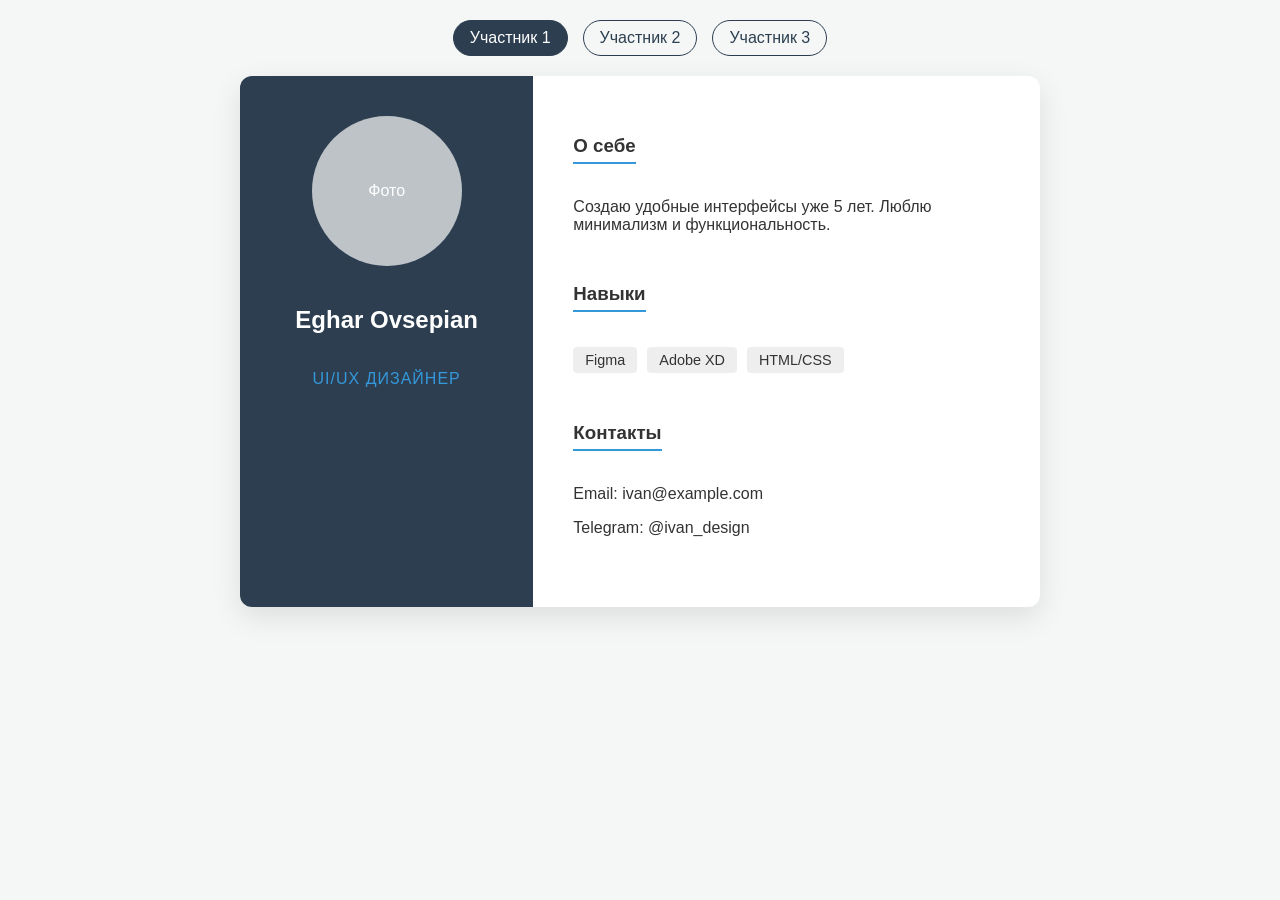
==== member2.html @ 915732ee "Initial commit" ====
<!DOCTYPE html>
<html lang="ru">
<head>
    <meta charset="UTF-8">
    <meta name="viewport" content="width=device-width, initial-scale=1.0">
    <title>Визитка участника 1</title>
    <link rel="stylesheet" href="style.css">
</head>
<body>

    <nav class="navigation">
        <a href="index.html" class="nav-link active">Участник 1</a>
        <a href="member2.html" class="nav-link">Участник 2</a>
        <a href="member3.html" class="nav-link">Участник 3</a>
    </nav>

    <main class="card-container">
        <section class="profile-sidebar">
            <div class="photo-placeholder">Фото</div>
            <h1>Eghar Ovsepian</h1>
            <p class="role">UI/UX Дизайнер</p>
        </section>

        <section class="profile-content">
            <div class="info-block">
                <h3>О себе</h3>
                <p>Создаю удобные интерфейсы уже 5 лет. Люблю минимализм и функциональность.</p>
            </div>

            <div class="info-block">
                <h3>Навыки</h3>
                <ul class="skills-list">
                    <li>Figma</li>
                    <li>Adobe XD</li>
                    <li>HTML/CSS</li>
                </ul>
            </div>

            <div class="info-block">
                <h3>Контакты</h3>
                <p>Email: ivan@example.com</p>
                <p>Telegram: @ivan_design</p>
            </div>
        </section>
    </main>

</body>
</html>
---- style.css ----
:root {
    --primary-color: #2c3e50;
    --accent-color: #3498db;
    --bg-color: #f4f7f6;
    --text-color: #333;
}

body {
    font-family: 'Segoe UI', Tahoma, Geneva, Verdana, sans-serif;
    background-color: var(--bg-color);
    color: var(--text-color);
    margin: 0;
    display: flex;
    flex-direction: column;
    align-items: center;
    min-height: 100vh;
}

/* Навигация между страницами */
.navigation {
    margin: 20px 0;
    display: flex;
    gap: 15px;
}

.nav-link {
    text-decoration: none;
    color: var(--primary-color);
    padding: 8px 16px;
    border: 1px solid var(--primary-color);
    border-radius: 20px;
    transition: 0.3s;
}

.nav-link.active, .nav-link:hover {
    background-color: var(--primary-color);
    color: white;
}

/* Контейнер-визитка */
.card-container {
    background: white;
    width: 90%;
    max-width: 800px;
    display: flex; /* Разметка на колонки */
    box-shadow: 0 10px 30px rgba(0,0,0,0.1);
    border-radius: 12px;
    overflow: hidden;
}

/* Левая колонка */
.profile-sidebar {
    background-color: var(--primary-color);
    color: white;
    padding: 40px;
    flex: 1; /* Занимает 1 часть пространства */
    display: flex;
    flex-direction: column;
    align-items: center;
    text-align: center;
}

.photo-placeholder {
    width: 150px;
    height: 150px;
    background: #bdc3c7;
    border-radius: 50%;
    display: flex;
    align-items: center;
    justify-content: center;
    margin-bottom: 20px;
}

.role {
    font-weight: 300;
    color: var(--accent-color);
    text-transform: uppercase;
    letter-spacing: 1px;
}

/* Правая колонка */
.profile-content {
    flex: 2; /* Занимает 2 части пространства */
    padding: 40px;
}

.info-block {
    margin-bottom: 30px;
}

.info-block h3 {
    border-bottom: 2px solid var(--accent-color);
    padding-bottom: 5px;
    display: inline-block;
}

.skills-list {
    list-style: none;
    padding: 0;
    display: flex;
    gap: 10px;
    flex-wrap: wrap;
}

.skills-list li {
    background: #eee;
    padding: 5px 12px;
    border-radius: 4px;
    font-size: 0.9em;
}

/* Адаптивность для мобильных */
@media (max-width: 600px) {
    .card-container {
        flex-direction: column;
    }
}
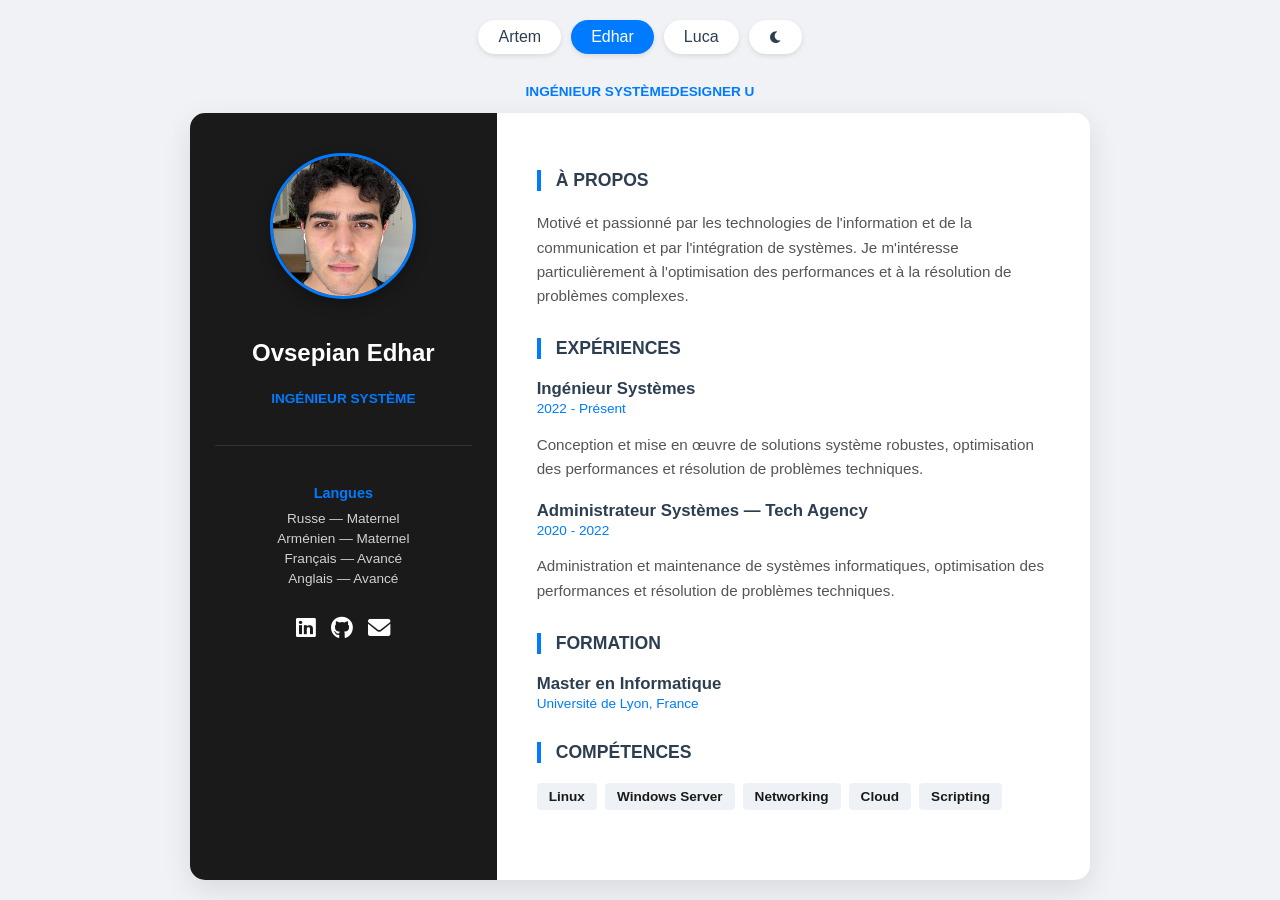
==== commit 9de92ba9: "Implement member2 section and fix minor issues in  member1 part" ====
--- a/member2.html
+++ b/member2.html
@@ -1,45 +1,85 @@
 <!DOCTYPE html>
-<html lang="ru">
+<html lang="fr">
 <head>
     <meta charset="UTF-8">
     <meta name="viewport" content="width=device-width, initial-scale=1.0">
-    <title>Визитка участника 1</title>
+    <title>Carte de visite - Ovsepian Edhar</title>
+    <link rel="stylesheet" href="https://cdnjs.cloudflare.com/ajax/libs/font-awesome/6.0.0/css/all.min.css">
     <link rel="stylesheet" href="style.css">
 </head>
 <body>
 
     <nav class="navigation">
-        <a href="index.html" class="nav-link active">Участник 1</a>
-        <a href="member2.html" class="nav-link">Участник 2</a>
-        <a href="member3.html" class="nav-link">Участник 3</a>
-    </nav>
+    <a href="index.html" class="nav-link">Artem</a>
+    <a href="member2.html" class="nav-link active">Edhar</a>
+    <a href="member3.html" class="nav-link">Luca</a>
+    <button id="theme-toggle" class="nav-link"><i class="fas fa-moon"></i></button>
+</nav>
+
+<p class="role" id="typing-text">Ingénieur système</p>
+
+<script src="script.js"></script>
 
     <main class="card-container">
         <section class="profile-sidebar">
-            <div class="photo-placeholder">Фото</div>
-            <h1>Eghar Ovsepian</h1>
-            <p class="role">UI/UX Дизайнер</p>
+            <div class="photo-container">
+                <img src="assets/photo2.png" alt="Ovsepian Edhar" class="profile-img">
+            </div>
+            <h1>Ovsepian Edhar</h1>
+            <p class="role">Ingénieur système</p>
+
+            <div class="sidebar-info">
+                <h4>Langues</h4>
+                <p>Russe — Maternel</p>
+                <p>Arménien — Maternel</p>
+                <p>Français — Avancé</p>
+                <p>Anglais — Avancé</p>
+            </div>
+
+            <div class="social-links">
+                <a href="https://linkedin.com/in/edharovsepiqn" target="_blank"><i class="fab fa-linkedin"></i></a>
+                <a href="https://github.com/" target="_blank"><i class="fab fa-github"></i></a>
+                <a href="mailto:edharovsepian@gmail.com"><i class="fas fa-envelope"></i></a>
+            </div>
         </section>
 
         <section class="profile-content">
             <div class="info-block">
-                <h3>О себе</h3>
-                <p>Создаю удобные интерфейсы уже 5 лет. Люблю минимализм и функциональность.</p>
+                <h3>À propos</h3>
+                <p>Motivé et passionné par les technologies de l'information et de la communication et par l'intégration de systèmes. Je m'intéresse particulièrement à l'optimisation des performances et à la résolution de problèmes complexes.</p>
             </div>
 
             <div class="info-block">
-                <h3>Навыки</h3>
-                <ul class="skills-list">
-                    <li>Figma</li>
-                    <li>Adobe XD</li>
-                    <li>HTML/CSS</li>
-                </ul>
+                <h3>Expériences</h3>
+                <div class="timeline-item">
+                    <strong>Ingénieur Systèmes</strong>
+                    <span>2022 - Présent</span>
+                    <p>Conception et mise en œuvre de solutions système robustes, optimisation des performances et résolution de problèmes techniques.</p>
+                </div>
+                <div class="timeline-item">
+                    <strong>Administrateur Systèmes — Tech Agency</strong>
+                    <span>2020 - 2022</span>
+                    <p>Administration et maintenance de systèmes informatiques, optimisation des performances et résolution de problèmes techniques.</p>
+                </div>
             </div>
 
             <div class="info-block">
-                <h3>Контакты</h3>
-                <p>Email: ivan@example.com</p>
-                <p>Telegram: @ivan_design</p>
+                <h3>Formation</h3>
+                <div class="timeline-item">
+                    <strong>Master en Informatique</strong>
+                    <span>Université de Lyon, France</span>
+                </div>
+            </div>
+
+            <div class="info-block">
+                <h3>Compétences</h3>
+                <ul class="skills-list">
+                    <li>Linux</li>
+                    <li>Windows Server</li>
+                    <li>Networking</li>
+                    <li>Cloud</li>
+                    <li>Scripting</li>
+                </ul>
             </div>
         </section>
     </main>
--- a/style.css
+++ b/style.css
@@ -1,117 +1,196 @@
+/* 1. ПЕРЕМЕННЫЕ */
 :root {
-    --primary-color: #2c3e50;
-    --accent-color: #3498db;
-    --bg-color: #f4f7f6;
-    --text-color: #333;
+    --primary-color: #1a1a1a;
+    --accent-color: #007bff;
+    --bg-color: #f0f2f5;
+    --card-bg: #ffffff;
+    --text-main: #2c3e50;    /* Основной текст */
+    --text-muted: #555555;  /* Описания */
+    --white: #ffffff;
 }
 
+body.dark-mode {
+    --bg-color: #0f0f0f;      
+    --card-bg: #1a1a1a;       /* Чуть светлее фона сайта для объема */
+    --text-main: #ffffff;     /* Чисто белый для контраста */
+    --text-muted: #d1d1d1;    /* Светло-серый для легкого чтения */
+    --primary-color: #000000;
+    --white: #2a2a2a;         /* Цвет кнопок навигации */
+}
+
+/* 2. БАЗОВЫЕ СТИЛИ */
 body {
     font-family: 'Segoe UI', Tahoma, Geneva, Verdana, sans-serif;
     background-color: var(--bg-color);
-    color: var(--text-color);
-    margin: 0;
+    color: var(--text-main);
+    transition: background-color 0.3s ease, color 0.3s ease;
     display: flex;
     flex-direction: column;
     align-items: center;
-    min-height: 100vh;
+    margin: 0;
+    padding: 20px;
 }
 
-/* Навигация между страницами */
-.navigation {
-    margin: 20px 0;
-    display: flex;
-    gap: 15px;
+/* 3. НАВИГАЦИЯ */
+.navigation { margin-bottom: 25px; display: flex; gap: 10px; }
+
+.nav-link { 
+    text-decoration: none; 
+    color: var(--text-main); 
+    padding: 8px 20px; 
+    background: var(--white); 
+    border-radius: 20px; 
+    font-weight: 500; 
+    transition: 0.3s;
+    border: none;
+    box-shadow: 0 2px 5px rgba(0,0,0,0.1);
 }
 
-.nav-link {
-    text-decoration: none;
-    color: var(--primary-color);
-    padding: 8px 16px;
-    border: 1px solid var(--primary-color);
-    border-radius: 20px;
-    transition: 0.3s;
+.nav-link.active, .nav-link:hover { 
+    background: var(--accent-color); 
+    color: white; 
 }
 
-.nav-link.active, .nav-link:hover {
-    background-color: var(--primary-color);
-    color: white;
-}
-
-/* Контейнер-визитка */
+/* 4. КАРТОЧКА */
 .card-container {
-    background: white;
-    width: 90%;
-    max-width: 800px;
-    display: flex; /* Разметка на колонки */
+    background-color: var(--card-bg);
+    transition: all 0.3s ease;
+    width: 100%;
+    max-width: 900px;
+    display: flex;
     box-shadow: 0 10px 30px rgba(0,0,0,0.1);
-    border-radius: 12px;
+    border-radius: 15px;
     overflow: hidden;
 }
 
-/* Левая колонка */
+body.dark-mode .card-container {
+    box-shadow: 0 10px 40px rgba(0,0,0,0.6);
+}
+
+/* 5. САЙДБАР (Левая часть) */
 .profile-sidebar {
     background-color: var(--primary-color);
-    color: white;
-    padding: 40px;
-    flex: 1; /* Занимает 1 часть пространства */
+    color: white; 
+    padding: 40px 25px;
+    flex: 1;
     display: flex;
     flex-direction: column;
     align-items: center;
     text-align: center;
 }
 
-.photo-placeholder {
-    width: 150px;
-    height: 150px;
-    background: #bdc3c7;
+.photo-container {
+    width: 140px; 
+    height: 140px;
     border-radius: 50%;
-    display: flex;
-    align-items: center;
-    justify-content: center;
+    border: 3px solid var(--accent-color);
+    overflow: hidden;
     margin-bottom: 20px;
+    box-shadow: 0 5px 15px rgba(0,0,0,0.3);
+    position: relative; 
+    transition: all 0.4s ease;
+    cursor: pointer;
 }
 
-.role {
-    font-weight: 300;
-    color: var(--accent-color);
-    text-transform: uppercase;
-    letter-spacing: 1px;
+/* Эффект свечения в темной теме */
+body.dark-mode .photo-container {
+    box-shadow: 0 0 20px rgba(0, 123, 255, 0.4);
 }
 
-/* Правая колонка */
-.profile-content {
-    flex: 2; /* Занимает 2 части пространства */
-    padding: 40px;
+.profile-img { 
+    width: 100%; 
+    height: 100%; 
+    object-fit: cover; 
+    transition: transform 0.5s ease-out; 
 }
 
-.info-block {
-    margin-bottom: 30px;
+.photo-container:hover {
+    transform: translateY(-5px);
+    box-shadow: 0 10px 25px rgba(0,0,0,0.5);
+    border-color: #ffffff;
 }
 
-.info-block h3 {
-    border-bottom: 2px solid var(--accent-color);
-    padding-bottom: 5px;
-    display: inline-block;
+.photo-container:hover .profile-img { transform: scale(1.15); }
+
+.role { 
+    color: var(--accent-color); 
+    font-weight: bold; 
+    font-size: 0.85em; 
+    text-transform: uppercase; 
+    margin-top: 5px; 
 }
 
-.skills-list {
-    list-style: none;
-    padding: 0;
-    display: flex;
-    gap: 10px;
-    flex-wrap: wrap;
+.sidebar-info {
+    margin-top: 25px;
+    border-top: 1px solid rgba(255,255,255,0.1);
+    padding-top: 20px;
+    width: 100%;
 }
 
-.skills-list li {
-    background: #eee;
-    padding: 5px 12px;
-    border-radius: 4px;
-    font-size: 0.9em;
+.sidebar-info h4 { color: var(--accent-color); font-size: 0.9em; margin-bottom: 10px; }
+.sidebar-info p { font-size: 0.85em; margin: 5px 0; opacity: 0.8; }
+
+.social-links { margin-top: 25px; display: flex; gap: 15px; }
+.social-links a { color: white; font-size: 1.4em; transition: 0.3s; }
+.social-links a:hover { color: var(--accent-color); transform: translateY(-3px); }
+
+/* 6. КОНТЕНТ (Правая часть) */
+.profile-content { flex: 2; padding: 40px; }
+
+.info-block { margin-bottom: 30px; }
+
+.info-block h3 {
+    color: var(--text-main);
+    font-size: 1.1em;
+    border-left: 4px solid var(--accent-color);
+    padding-left: 15px;
+    margin-bottom: 20px;
+    text-transform: uppercase;
 }
 
-/* Адаптивность для мобильных */
-@media (max-width: 600px) {
-    .card-container {
-        flex-direction: column;
-    }
+/* Фикс текста описаний */
+.info-block p, .timeline-item p {
+    color: var(--text-muted);
+    font-size: 0.95em;
+    line-height: 1.6;
+}
+
+.timeline-item { margin-bottom: 20px; }
+
+/* Фикс заголовков в опыте (теперь не будут черными) */
+.timeline-item strong { 
+    display: block; 
+    color: var(--text-main); 
+    font-size: 1.05em;
+}
+
+.timeline-item span { 
+    font-size: 0.85em; 
+    color: var(--accent-color); 
+    font-weight: 500;
+}
+
+/* 7. НАВЫКИ */
+.skills-list { list-style: none; padding: 0; display: flex; gap: 8px; flex-wrap: wrap; }
+
+.skills-list li { 
+    background: #eef2f7; 
+    color: #1a1a1a;
+    padding: 6px 12px; 
+    border-radius: 4px; 
+    font-size: 0.85em; 
+    font-weight: 600; 
+    transition: 0.3s;
+}
+
+body.dark-mode .skills-list li {
+    background: #333;
+    color: #ffffff;
+    border: 1px solid #444;
+}
+
+/* 8. АДАПТИВНОСТЬ */
+@media (max-width: 768px) {
+    .card-container { flex-direction: column; }
+    .profile-sidebar { padding: 30px 20px; }
 }
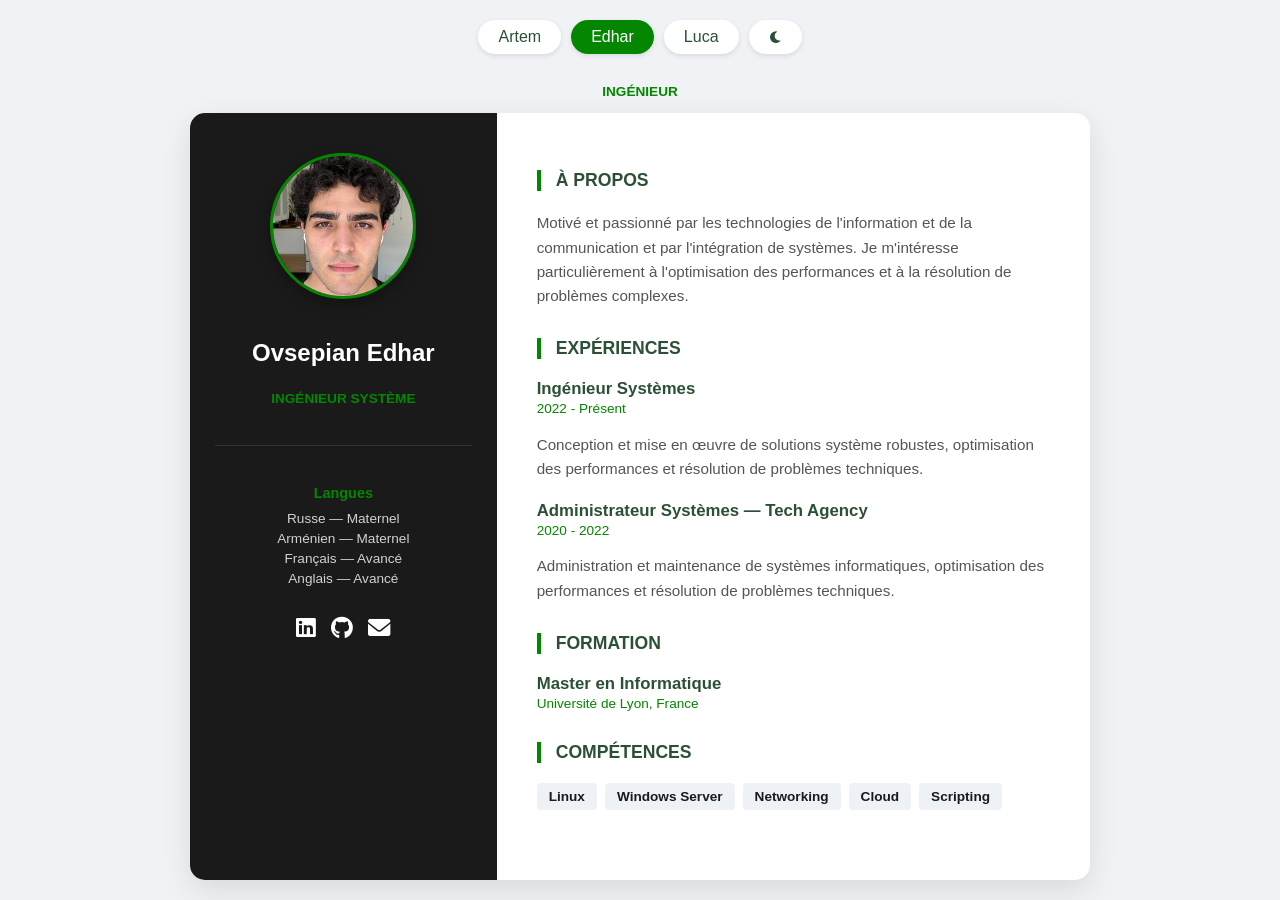
==== commit faee9f77: "Add 'styles' folder to improve organisation | Modified css for member2" ====
--- a/member2.html
+++ b/member2.html
@@ -5,7 +5,7 @@
     <meta name="viewport" content="width=device-width, initial-scale=1.0">
     <title>Carte de visite - Ovsepian Edhar</title>
     <link rel="stylesheet" href="https://cdnjs.cloudflare.com/ajax/libs/font-awesome/6.0.0/css/all.min.css">
-    <link rel="stylesheet" href="style.css">
+    <link rel="stylesheet" href="styles/style2.css">
 </head>
 <body>
 
--- a/styles/style2.css
+++ b/styles/style2.css
@@ -0,0 +1,196 @@
+/* 1. ПЕРЕМЕННЫЕ */
+:root {
+    --primary-color: #1a1a1a;
+    --accent-color: #048600;
+    --bg-color: #f0f2f5;
+    --card-bg: #ffffff;
+    --text-main: #2c5035;    /* Основной текст */
+    --text-muted: #555555;  /* Описания */
+    --white: #ffffff;
+}
+
+body.dark-mode {
+    --bg-color: #0f0f0f;      
+    --card-bg: #1a1a1a;       /* Чуть светлее фона сайта для объема */
+    --text-main: #ffffff;     /* Чисто белый для контраста */
+    --text-muted: #d1d1d1;    /* Светло-серый для легкого чтения */
+    --primary-color: #000000;
+    --white: #2a2a2a;         /* Цвет кнопок навигации */
+}
+
+/* 2. БАЗОВЫЕ СТИЛИ */
+body {
+    font-family: 'Segoe UI', Tahoma, Geneva, Verdana, sans-serif;
+    background-color: var(--bg-color);
+    color: var(--text-main);
+    transition: background-color 0.3s ease, color 0.3s ease;
+    display: flex;
+    flex-direction: column;
+    align-items: center;
+    margin: 0;
+    padding: 20px;
+}
+
+/* 3. НАВИГАЦИЯ */
+.navigation { margin-bottom: 25px; display: flex; gap: 10px; }
+
+.nav-link { 
+    text-decoration: none; 
+    color: var(--text-main); 
+    padding: 8px 20px; 
+    background: var(--white); 
+    border-radius: 20px; 
+    font-weight: 500; 
+    transition: 0.3s;
+    border: none;
+    box-shadow: 0 2px 5px rgba(0,0,0,0.1);
+}
+
+.nav-link.active, .nav-link:hover { 
+    background: var(--accent-color); 
+    color: white; 
+}
+
+/* 4. КАРТОЧКА */
+.card-container {
+    background-color: var(--card-bg);
+    transition: all 0.3s ease;
+    width: 100%;
+    max-width: 900px;
+    display: flex;
+    box-shadow: 0 10px 30px rgba(0,0,0,0.1);
+    border-radius: 15px;
+    overflow: hidden;
+}
+
+body.dark-mode .card-container {
+    box-shadow: 0 10px 40px rgba(0,0,0,0.6);
+}
+
+/* 5. САЙДБАР (Левая часть) */
+.profile-sidebar {
+    background-color: var(--primary-color);
+    color: white; 
+    padding: 40px 25px;
+    flex: 1;
+    display: flex;
+    flex-direction: column;
+    align-items: center;
+    text-align: center;
+}
+
+.photo-container {
+    width: 140px; 
+    height: 140px;
+    border-radius: 50%;
+    border: 3px solid var(--accent-color);
+    overflow: hidden;
+    margin-bottom: 20px;
+    box-shadow: 0 5px 15px rgba(0,0,0,0.3);
+    position: relative; 
+    transition: all 0.4s ease;
+    cursor: pointer;
+}
+
+/* Эффект свечения в темной теме */
+body.dark-mode .photo-container {
+    box-shadow: 0 0 20px rgba(0, 255, 21, 0.4);
+}
+
+.profile-img { 
+    width: 100%; 
+    height: 100%; 
+    object-fit: cover; 
+    transition: transform 0.5s ease-out; 
+}
+
+.photo-container:hover {
+    transform: translateY(-5px);
+    box-shadow: 0 10px 25px rgba(0,0,0,0.5);
+    border-color: #ffffff;
+}
+
+.photo-container:hover .profile-img { transform: scale(1.15); }
+
+.role { 
+    color: var(--accent-color); 
+    font-weight: bold; 
+    font-size: 0.85em; 
+    text-transform: uppercase; 
+    margin-top: 5px; 
+}
+
+.sidebar-info {
+    margin-top: 25px;
+    border-top: 1px solid rgba(255,255,255,0.1);
+    padding-top: 20px;
+    width: 100%;
+}
+
+.sidebar-info h4 { color: var(--accent-color); font-size: 0.9em; margin-bottom: 10px; }
+.sidebar-info p { font-size: 0.85em; margin: 5px 0; opacity: 0.8; }
+
+.social-links { margin-top: 25px; display: flex; gap: 15px; }
+.social-links a { color: white; font-size: 1.4em; transition: 0.3s; }
+.social-links a:hover { color: var(--accent-color); transform: translateY(-3px); }
+
+/* 6. КОНТЕНТ (Правая часть) */
+.profile-content { flex: 2; padding: 40px; }
+
+.info-block { margin-bottom: 30px; }
+
+.info-block h3 {
+    color: var(--text-main);
+    font-size: 1.1em;
+    border-left: 4px solid var(--accent-color);
+    padding-left: 15px;
+    margin-bottom: 20px;
+    text-transform: uppercase;
+}
+
+/* Фикс текста описаний */
+.info-block p, .timeline-item p {
+    color: var(--text-muted);
+    font-size: 0.95em;
+    line-height: 1.6;
+}
+
+.timeline-item { margin-bottom: 20px; }
+
+/* Фикс заголовков в опыте (теперь не будут черными) */
+.timeline-item strong { 
+    display: block; 
+    color: var(--text-main); 
+    font-size: 1.05em;
+}
+
+.timeline-item span { 
+    font-size: 0.85em; 
+    color: var(--accent-color); 
+    font-weight: 500;
+}
+
+/* 7. НАВЫКИ */
+.skills-list { list-style: none; padding: 0; display: flex; gap: 8px; flex-wrap: wrap; }
+
+.skills-list li { 
+    background: #eef2f7; 
+    color: #1a1a1a;
+    padding: 6px 12px; 
+    border-radius: 4px; 
+    font-size: 0.85em; 
+    font-weight: 600; 
+    transition: 0.3s;
+}
+
+body.dark-mode .skills-list li {
+    background: #333;
+    color: #ffffff;
+    border: 1px solid #444;
+}
+
+/* 8. АДАПТИВНОСТЬ */
+@media (max-width: 768px) {
+    .card-container { flex-direction: column; }
+    .profile-sidebar { padding: 30px 20px; }
+}
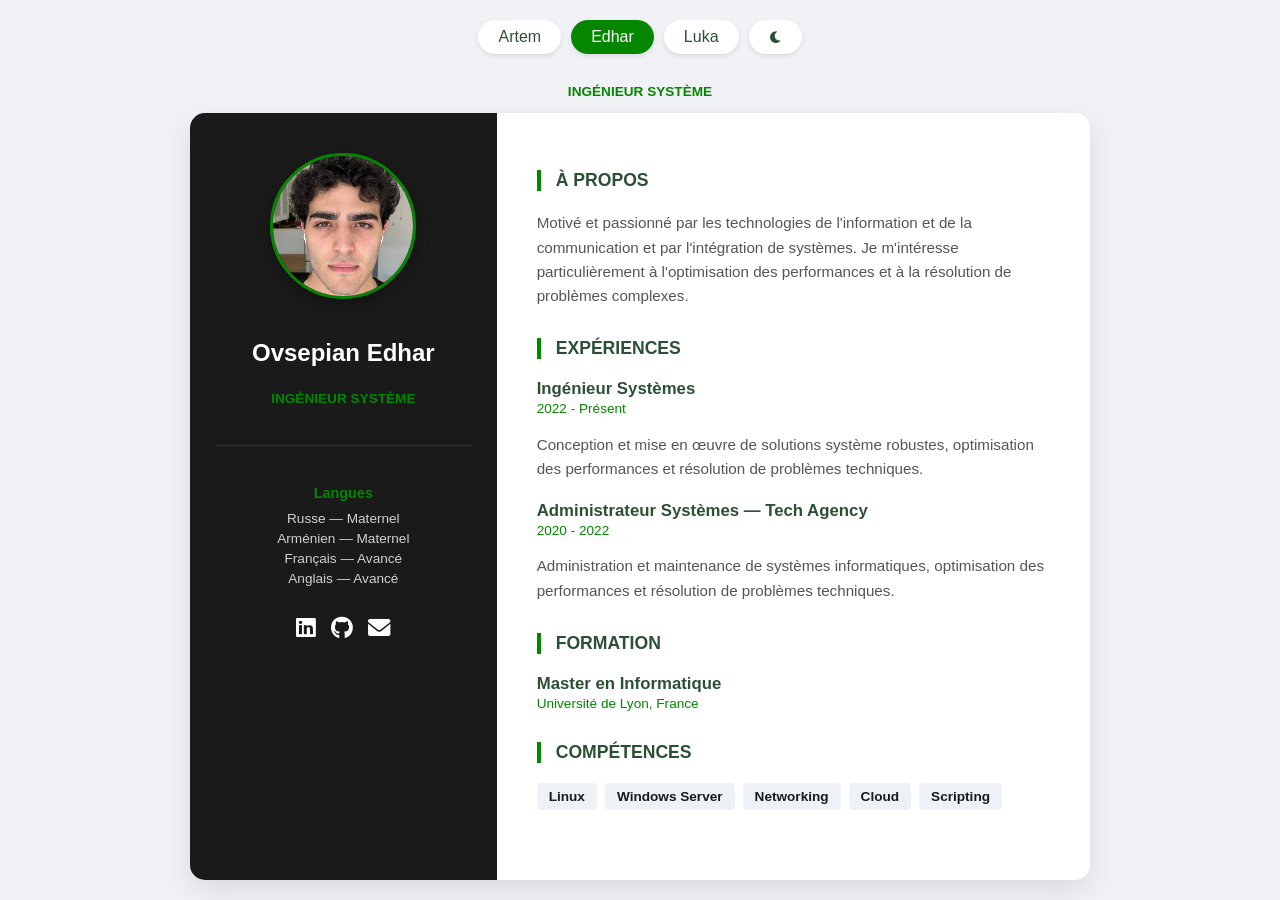
==== commit 02166671: "Added the page title, changed the design, imporved the navigation" ====
--- a/member2.html
+++ b/member2.html
@@ -12,7 +12,7 @@
     <nav class="navigation">
     <a href="index.html" class="nav-link">Artem</a>
     <a href="member2.html" class="nav-link active">Edhar</a>
-    <a href="member3.html" class="nav-link">Luca</a>
+    <a href="member3.html" class="nav-link">Luka</a>
     <button id="theme-toggle" class="nav-link"><i class="fas fa-moon"></i></button>
 </nav>
 
